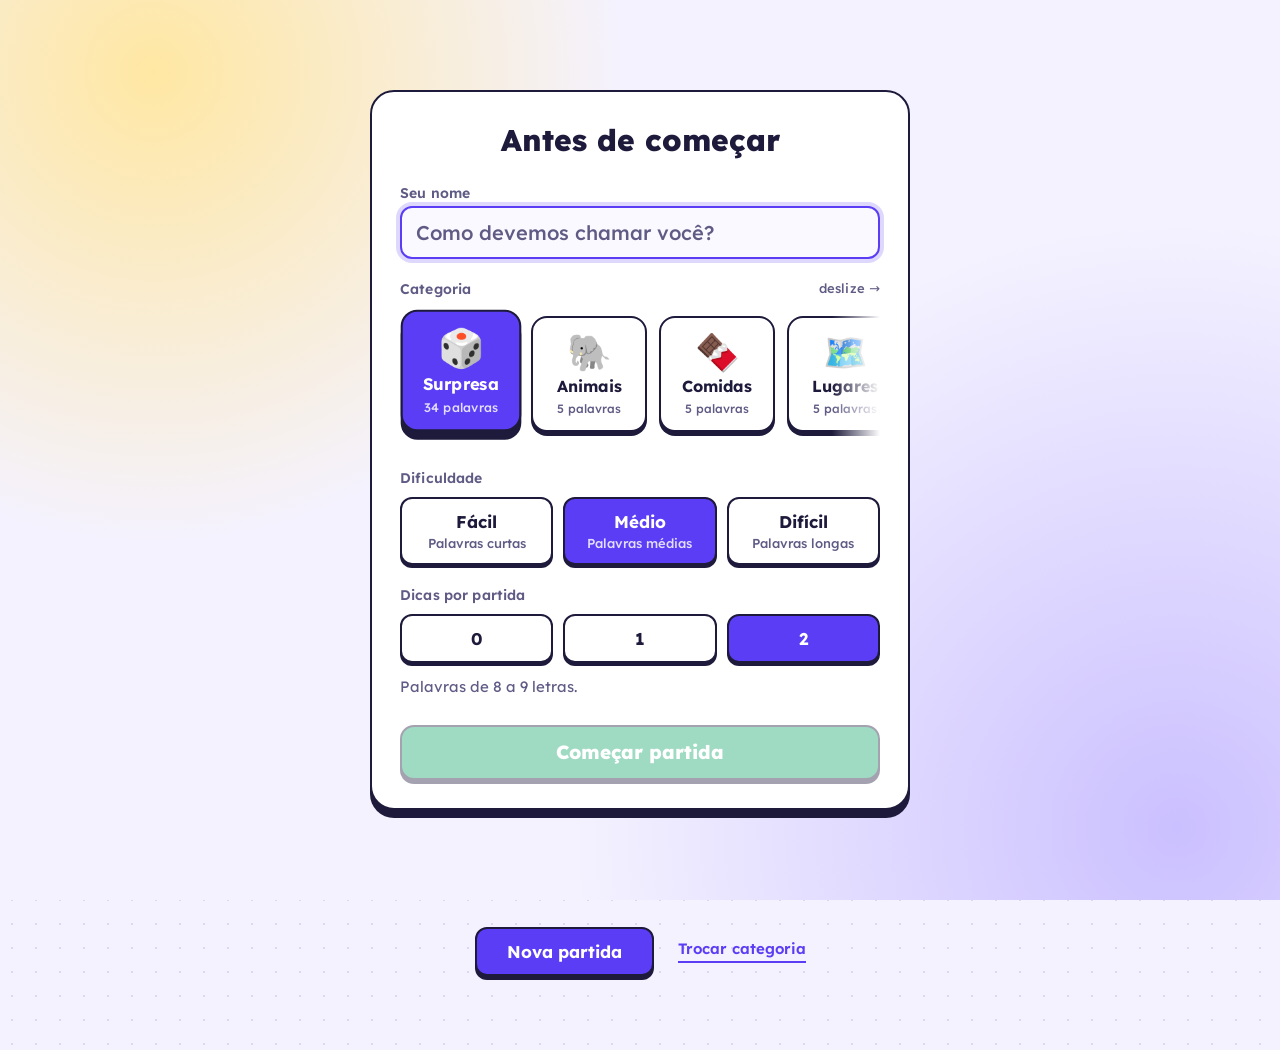
==== index (2).html @ 081d2ac7 "suco" ====
<!DOCTYPE html>
<!-- DOCTYPE: avisa ao navegador que este arquivo usa HTML5 (o padrão atual). -->
<html lang="pt-BR">
<!-- <html>: raiz do documento. lang="pt-BR" informa o idioma (ajuda leitores de tela e tradutores). -->
<head>
  <!-- <head>: informações sobre a página que não aparecem na tela. -->
  <meta charset="UTF-8">
  <!-- Codificação UTF-8: garante que acentos (ç, ã, é) e emojis apareçam corretamente. -->
  <meta name="viewport" content="width=device-width, initial-scale=1">
  <!-- Faz a página se ajustar à largura do celular, em vez de aparecer "miniaturizada". -->
  <title>Forca</title>
  <!-- Título que aparece na aba do navegador. -->
  <link rel="preconnect" href="https://fonts.googleapis.com">
  <link rel="preconnect" href="https://fonts.gstatic.com" crossorigin>
  <link href="https://fonts.googleapis.com/css2?family=Lexend:wght@400;500;600;700;800&display=swap" rel="stylesheet">
  <!-- Fonte Lexend: criada para facilitar a leitura (letras abertas, bem espaçadas). O CSS tem fontes reservas caso não carregue. -->
  <link rel="stylesheet" href="style.css">
  <!-- Conecta o arquivo de estilos (cores, tamanhos, animações). -->
</head>
<body>
  <!-- <body>: tudo o que aparece na tela fica aqui dentro. -->

  <!-- BARRA DA CATEGORIA: fica fixa no topo durante a partida -->
  <div id="topic" class="topic" aria-live="polite">
    <!-- id="topic": o JS encontra este elemento por esse nome. class="topic": o CSS estiliza por ela.
         aria-live="polite": leitores de tela avisam quando o conteúdo mudar, sem interromper a fala atual. -->
    <span class="t-ico" id="tIco"></span>
    <!-- Espaço do emoji da categoria (🐘, 🍫...). O JS preenche. -->
    <div><div class="label">Categoria</div><strong id="tName"></strong></div>
    <!-- Rótulo pequeno "Categoria" + o nome da categoria em destaque (<strong>). O JS preenche o nome. -->
    <div class="t-side" id="lives" aria-label="Vidas restantes"></div>
    <!-- Lado direito da barra: aqui o JS desenha os corações (vidas). aria-label dá um nome acessível. -->
  </div>

  <main>
    <!-- <main>: conteúdo principal da página (um só por página). -->
    <header>
      <!-- Cabeçalho do jogo. -->
      <h1>Forca</h1>
      <!-- Título principal. -->
      <p class="sub">Uma palavra. Seis chances.</p>
      <!-- Subtítulo em itálico. -->
      <p class="player" id="player"></p>
      <!-- Mostra "Nome · Dificuldade" do jogador depois que a partida começa (o JS preenche). -->
    </header>

    <div id="setup" class="setup" role="dialog" aria-modal="true" aria-labelledby="setupTitle">
      <!-- Tela de configuração que cobre tudo até o jogador começar.
           role="dialog" + aria-modal="true": dizem aos leitores de tela que é uma janela modal.
           aria-labelledby: aponta qual elemento é o título da janela (o h2 abaixo). -->
      <div class="setup-box">
        <!-- Caixa central com largura limitada. -->
        <h2 id="setupTitle">Antes de começar</h2>
        <!-- Título da janela de configuração. -->

        <label class="label" for="name">Seu nome</label>
        <!-- <label for="name">: associa o texto ao campo de id="name"; clicar no texto foca o campo. -->
        <input id="name" type="text" maxlength="20" autocomplete="off" placeholder="Como devemos chamar você?">
        <!-- Campo de texto. maxlength=20 limita o tamanho; autocomplete="off" desliga sugestões do navegador;
             placeholder é a dica cinza que some ao digitar. -->

        <div class="label">Categoria <span class="scroll-hint">deslize →</span></div>
        <!-- Rótulo da seção + aviso discreto de que dá para rolar para o lado. -->
        <div id="cats" class="rail" role="radiogroup" aria-label="Categoria"></div>
        <!-- Carrossel de categorias (o JS cria os botões). role="radiogroup": grupo de opções onde só uma vale. -->

        <div class="label">Dificuldade</div>
        <!-- Rótulo da seção de dificuldade. -->
        <div id="levels" class="choices" role="radiogroup" aria-label="Dificuldade">
          <!-- Grupo de três botões de dificuldade. -->
          <button type="button" role="radio" data-level="easy"><b>Fácil</b><small>Palavras curtas</small></button>
          <!-- type="button": não envia formulário. role="radio": age como opção de escolha única.
               data-level="easy": atributo personalizado que o JS lê para saber qual nível foi clicado. -->
          <button type="button" role="radio" data-level="medium"><b>Médio</b><small>Palavras médias</small></button>
          <!-- Opção Médio. -->
          <button type="button" role="radio" data-level="hard"><b>Difícil</b><small>Palavras longas</small></button>
          <!-- Opção Difícil. -->
        </div>

        <div class="label">Dicas por partida</div>
        <!-- Rótulo da seção de dicas. -->
        <div id="hintChoices" class="choices" role="radiogroup" aria-label="Quantidade de dicas">
          <!-- Grupo de botões para escolher quantas dicas haverá. -->
          <button type="button" role="radio" data-n="0">0</button>
          <!-- data-n guarda o número de dicas: 0. -->
          <button type="button" role="radio" data-n="1">1</button>
          <!-- 1 dica. -->
          <button type="button" role="radio" data-n="2">2</button>
          <!-- 2 dicas. -->
        </div>
        <p class="note" id="setupNote"></p>
        <!-- Nota explicativa da dificuldade escolhida (ex.: "Palavras de até 7 letras."). O JS preenche. -->

        <button id="startBtn" type="button" class="start">Começar partida</button>
        <!-- Botão que fecha a configuração e inicia o jogo. -->
      </div>
    </div>

    <section class="board">
      <!-- <section>: o tabuleiro do jogo, com duas colunas (desenho à esquerda, informações à direita). -->
      <div class="stage" role="img" aria-label="Desenho da forca">
        <!-- Palco do desenho. role="img" + aria-label: leitores de tela tratam como uma imagem descrita. -->
        <div class="frame base"></div><div class="frame pole"></div>
        <!-- Estrutura fixa: base (chão) e poste vertical. Cada peça é uma <div> posicionada pelo CSS. -->
        <div class="frame beam"></div><div class="frame rope"></div>
        <!-- Estrutura fixa: viga horizontal e corda. -->
        <div class="part head"></div><div class="part body"></div>
        <!-- Partes do boneco: cabeça e corpo. Começam invisíveis; aparecem a cada erro. -->
        <div class="part arm l"></div><div class="part arm r"></div>
        <!-- Braços esquerdo (l) e direito (r). Duas classes na mesma peça: "arm" (comum) e "l"/"r" (lado). -->
        <div class="part leg l"></div><div class="part leg r"></div>
        <!-- Pernas esquerda e direita. A ordem aqui é a ordem em que aparecem a cada erro. -->
      </div>

      <div class="info">
        <!-- Coluna da direita: palavra, letras usadas, erros e dicas. -->
        <div>
          <div class="label">Palavra</div>
          <!-- Rótulo "Palavra". -->
          <div id="word" aria-live="polite"></div>
          <!-- Aqui o JS desenha as lacunas/letras. aria-live avisa leitores de tela sobre mudanças. -->
        </div>
        <div class="meta">
          <!-- Linha com duas informações lado a lado. -->
          <div><div class="label">Letras usadas</div><div id="used"></div></div>
          <!-- Lista das letras já tentadas (acertos e erros). -->
          <div class="right"><div class="label">Erros</div><div id="counter">0 / 6</div></div>
          <!-- Contador de erros, alinhado à direita (class="right"). -->
        </div>
        <div class="hints">
          <!-- Bloco de dicas. -->
          <div class="label">Dicas</div>
          <!-- Rótulo "Dicas". -->
          <ol id="hintList"></ol>
          <!-- <ol>: lista numerada onde o JS insere as dicas reveladas. -->
          <button id="hintBtn" type="button" class="link">Pedir dica</button>
          <!-- Botão para revelar a próxima dica (parece um link sublinhado graças ao CSS). -->
        </div>
      </div>
    </section>

    <p id="msg" role="status" aria-live="assertive"></p>
    <p id="hook" aria-live="polite"></p>
    <!-- Frase de incentivo ao fim da rodada ("Falta 1 vitória para 3 seguidas!"). O JS preenche. -->
    <!-- Mensagens do jogo ("A letra A está na palavra", "Vitória!"...).
         role="status" e aria-live="assertive": leitores de tela leem imediatamente. -->
    <div class="streaks">
      <!-- Dois cartões: a corrente de letras certas (da partida) e as estrelas de rodadas ganhas (da sessão). -->
      <div id="chainBox" class="streak-card">
        <div id="chainLabel" class="streak-label">Letras certas seguidas</div>
        <div id="chain" class="chain" aria-hidden="true"></div>
        <!-- O JS cria uma bolha por letra acertada em sequência. -->
      </div>
      <div id="trophyBox" class="streak-card">
        <div id="trophyLabel" class="streak-label">Rodadas ganhas seguidas: 0</div>
        <div id="trophies" class="trophies" aria-hidden="true"></div>
        <!-- O JS carimba uma estrela por vitória seguida. -->
      </div>
    </div>
    <div id="kb" aria-label="Teclado virtual"></div>
    <!-- Teclado virtual: o JS cria um botão para cada letra de A a Z. -->

    <footer>
      <!-- Rodapé com os botões de ação e as estatísticas. -->
      <button id="new" type="button">Nova partida</button>
      <!-- Sorteia outra palavra mantendo as configurações. -->
      <button id="change" type="button" class="link">Trocar categoria</button>
      <!-- Reabre a tela de configuração. -->
      <p id="stats"></p>
      <!-- Placar: vitórias, derrotas, sequência e recorde (o JS preenche). -->
    </footer>
  </main>

  <div id="confetti" aria-hidden="true"></div>
  <div id="vignette" aria-hidden="true"></div>
  <!-- Brilho vermelho nas bordas da tela a cada erro. -->
  <div id="toast" aria-hidden="true"></div>
  <!-- Aviso grande de marcos (3, 5, 10 vitórias seguidas). -->
  <!-- Camada onde o JS joga os confetes da vitória. aria-hidden="true": leitores de tela ignoram (é só decoração). -->
  <script src="script.js"></script>
  <!-- Carrega o JavaScript por último, para que todos os elementos acima já existam quando o código rodar. -->
</body>
</html>
---- style.css ----
/* ==========================================================
   1. VARIÁVEIS (design tokens)
   Cores, fonte e sombras definidas uma única vez.
   ========================================================== */
:root{
  --bg:#f4f2ff;        /* fundo lavanda bem claro */
  --card:#ffffff;      /* superfície dos cartões */
  --ink:#1d1a3b;       /* texto e contornos: índigo quase preto */
  --muted:#5f5b85;     /* texto secundário (contraste bom sobre o fundo) */
  --line:#d6d1f0;      /* linhas e bordas suaves */
  --brand:#5b3df5;     /* roxo: seleção e destaque */
  --good:#12a56b;      /* acerto */
  --bad:#e5384f;       /* erro */
  --gold:#ffb703;      /* estrelas e sequência alta */
  --font:"Lexend","Atkinson Hyperlegible","Segoe UI",Verdana,system-ui,sans-serif; /* Lexend foi desenhada para leitura fácil; o resto é reserva */
  --pop:cubic-bezier(.2,1.7,.4,1);   /* curva "elástica": passa do ponto e volta, dá o efeito de pulo */
  --solid:0 4px 0 var(--ink);        /* sombra sólida que faz as peças parecerem físicas */
}

*{box-sizing:border-box}

body{
  margin:0;min-height:100vh;
  background:var(--bg);
  background-image:radial-gradient(#dcd7f5 1.4px,transparent 1.4px); /* pontinhos discretos, como papel de jogo */
  background-size:24px 24px;
  color:var(--ink);
  font-family:var(--font);
  font-size:18px;line-height:1.55;     /* texto maior e com entrelinha confortável */
  -webkit-font-smoothing:antialiased;
}

main{max-width:800px;margin:0 auto;padding:32px 20px 56px}

/* ==========================================================
   2. CABEÇALHO E RÓTULOS
   ========================================================== */
header{text-align:center;margin-bottom:26px}
h1{
  font-weight:800;font-size:clamp(40px,8vw,56px);line-height:1;
  letter-spacing:.04em;margin:0 0 10px;text-transform:uppercase;
  text-shadow:0 4px 0 #fff,0 7px 0 var(--line);   /* leve relevo: título "estampado" */
}
.sub{margin:0;color:var(--muted);font-size:18px}
.player{margin:12px 0 0;font-size:16px;font-weight:600}

/* Rótulos agora em minúsculas e com peso: muito mais fáceis de ler que CAIXA ALTA espaçada */
.label{font:600 14px/1.2 var(--font);color:var(--muted);margin-bottom:10px;letter-spacing:.01em}

/* ==========================================================
   3. TABULEIRO
   ========================================================== */
.board{
  display:grid;grid-template-columns:240px 1fr;gap:36px;
  padding:30px;background:var(--card);
  border:2.5px solid var(--ink);border-radius:24px;box-shadow:0 7px 0 var(--ink);
}
@media(max-width:640px){
  .board{grid-template-columns:1fr;gap:24px;padding:22px 18px}
  .stage{margin:0 auto}
}

/* ==========================================================
   4. DESENHO DA FORCA (linhas mais grossas e arredondadas)
   ========================================================== */
.stage{position:relative;width:220px;height:260px}
.stage div{position:absolute;background:var(--ink);border-radius:4px;transition:background .4s}
.base{left:20px;bottom:0;width:160px;height:5px}
.pole{left:60px;bottom:0;width:5px;height:250px}
.beam{left:60px;top:10px;width:112px;height:5px}
.rope{left:168px;top:10px;width:3px;height:28px}

/* Perto do fim (1 vida), a estrutura fica vermelha */
.stage.danger .frame{background:var(--bad)}

.part{opacity:0}
.part.show{opacity:1;animation:partIn .5s var(--pop)}   /* cada parte do boneco "pula" para dentro */
@keyframes partIn{from{opacity:0;scale:.2}to{opacity:1;scale:1}}

.head{
  left:150px;top:38px;width:40px;height:40px;
  border:4px solid var(--bad);border-radius:50%;
  background:transparent!important;
}
.body,.arm,.leg{background:var(--bad)!important;width:4px;transform-origin:top center}
.body{left:168px;top:78px;height:70px}
.arm{top:92px;height:44px}
.arm.l{left:168px;transform:rotate(50deg)}
.arm.r{left:168px;transform:rotate(-50deg)}
.leg{top:148px;height:52px}
.leg.l{left:168px;transform:rotate(28deg)}
.leg.r{left:168px;transform:rotate(-28deg)}

/* ==========================================================
   5. COLUNA DE INFORMAÇÕES
   ========================================================== */
.info{display:flex;flex-direction:column;gap:26px;min-width:0}

/* Palavra: cada letra é uma peça de tabuleiro */
#word{display:flex;flex-wrap:wrap;gap:10px 7px;min-height:58px}
.cell{
  display:inline-grid;place-items:center;
  min-width:40px;height:56px;padding:0 4px;
  background:var(--card);
  border:2.5px solid var(--ink);border-radius:12px;box-shadow:0 4px 0 var(--ink);
  font:700 30px/1 var(--font);text-transform:uppercase;
}
.cell:empty{background:#e9e6fb;border-color:#b9b2e6;box-shadow:inset 0 4px 0 #d3cdf3}  /* casa vazia parece "afundada" */
.cell.gap{border:0;background:none;box-shadow:none;min-width:18px}                      /* hífen: sem peça */
.cell.reveal{color:var(--bad);background:#ffecef}                                        /* letras reveladas na derrota */

/* Letra recém-acertada: cai do alto e quica no lugar, uma depois da outra */
.cell.fresh{animation:drop .6s var(--pop) both;animation-delay:calc(var(--j) * 110ms)}
@keyframes drop{
  0%{transform:translateY(-34px) scale(.5) rotate(-10deg);opacity:0;background:#bff0d8}
  60%{opacity:1}
  100%{transform:none;opacity:1}
}

/* Vitória: ola de letras */
.cell.win{color:var(--good);background:#dcf7ea;animation:pop .7s ease both;animation-delay:calc(var(--i) * 80ms)}
@keyframes pop{0%,100%{transform:translateY(0)}40%{transform:translateY(-16px) scale(1.08)}}

.meta{display:flex;justify-content:space-between;gap:24px}
.right{text-align:right}
#used{font:600 20px/1.6 var(--font);letter-spacing:.14em;min-height:32px;text-transform:uppercase}
#used .hit{color:var(--good)}
#used .miss{color:var(--bad);text-decoration:line-through;text-decoration-thickness:2px}
#counter{font:700 24px/1.4 var(--font)}

.hints ol{margin:0 0 12px;padding-left:22px;font-size:17px;line-height:1.6;color:#33305a}
.hints li{margin-bottom:6px}
.hints li::marker{font-weight:700;color:var(--brand)}

.link{
  background:none;border:0;padding:0 0 3px;cursor:pointer;
  font:600 15px/1.2 var(--font);color:var(--brand);
  border-bottom:2px solid currentColor;transition:color .15s,transform .15s;
}
.link:hover{color:var(--ink)}
.link:active{transform:scale(.96)}
.link:disabled{color:var(--muted);border-color:var(--line);cursor:default;transform:none}

/* ==========================================================
   6. MENSAGENS
   ========================================================== */
#msg{text-align:center;font-weight:500;font-size:18px;min-height:30px;margin:24px 0 16px}
#msg.warn{color:var(--muted)}
#msg.lose{color:var(--bad);font-weight:600;animation:msgIn .4s var(--pop)}
#msg.win{color:var(--good);font-size:24px;font-weight:700;animation:msgIn .6s var(--pop)}
@keyframes msgIn{from{transform:scale(.7);opacity:0}to{transform:none;opacity:1}}

/* incentivo para jogar de novo */
#hook{text-align:center;font-weight:600;font-size:18px;color:var(--brand);margin:-6px 0 18px}
#hook:empty{display:none}
#hook small{display:block;margin-top:4px;font-weight:500;font-size:14px;color:var(--muted)}
#hook.in{animation:msgIn .5s .25s var(--pop) both}
/* botão chama a atenção: respira e balança de leve de tempos em tempos */
#new.urge{animation:urge 1.8s ease-in-out infinite}
@keyframes urge{
  0%,100%{transform:scale(1);box-shadow:0 4px 0 var(--ink),0 0 0 0 rgba(91,61,245,.45)}
  50%{transform:scale(1.07);box-shadow:0 4px 0 var(--ink),0 0 0 12px rgba(91,61,245,0)}
  62%{transform:scale(1.07) rotate(-2deg)}
  74%{transform:scale(1.07) rotate(2deg)}
  86%{transform:scale(1.07) rotate(0)}
}

/* ==========================================================
   7. SEQUÊNCIAS: corrente de letras e estrelas de vitórias
   ========================================================== */
.streaks{display:grid;grid-template-columns:1fr 1fr;gap:14px;max-width:800px;margin:0 auto 22px}
@media(max-width:640px){.streaks{grid-template-columns:1fr}}
.streak-card{
  background:var(--card);border:2.5px solid var(--ink);border-radius:16px;box-shadow:var(--solid);
  padding:12px 14px 14px;transition:background .3s,border-color .3s,box-shadow .3s;
}
.streak-card.bump{animation:bump .45s var(--pop)}
@keyframes bump{0%{transform:scale(1)}40%{transform:scale(1.04)}100%{transform:scale(1)}}
.streak-label{font:600 15px/1.3 var(--font);margin-bottom:10px;transition:color .3s}

/* --- corrente de letras certas --- */
.chain{display:flex;flex-wrap:wrap;gap:6px;min-height:42px;align-items:center}
.chain:empty::before{content:"As letras certas aparecem aqui";color:var(--muted);font-size:14px}
.bub{
  position:relative;width:38px;height:38px;display:grid;place-items:center;border-radius:50%;
  background:var(--good);color:#fff;border:2.5px solid var(--ink);box-shadow:0 3px 0 var(--ink);
  font:700 17px/1 var(--font);
  transition:background .35s,color .35s;
  animation:bubIn .55s var(--pop) both;
}
@keyframes bubIn{from{transform:translateY(14px) scale(0) rotate(-35deg)}to{transform:none}}
/* anel que se expande ao redor da letra mais nova */
.bub.last::after{content:"";position:absolute;inset:-3px;border-radius:50%;border:3px solid var(--good);animation:ring .8s ease-out both}
@keyframes ring{from{transform:scale(1);opacity:1}to{transform:scale(1.9);opacity:0}}

/* a corrente "esquenta" conforme cresce */
#chainBox[data-tier="2"]{border-color:var(--brand);box-shadow:0 4px 0 var(--brand)}
#chainBox[data-tier="2"] .bub{background:var(--brand)}
#chainBox[data-tier="2"] .bub.last::after{border-color:var(--brand)}
#chainBox[data-tier="2"] .streak-label{color:var(--brand)}
#chainBox[data-tier="3"]{background:#fff8e1;box-shadow:0 4px 0 var(--ink),0 0 0 5px #ffb70359}
#chainBox[data-tier="3"] .bub{background:var(--gold);color:var(--ink)}
#chainBox[data-tier="3"] .bub.last::after{border-color:var(--gold)}
#chainBox[data-tier="3"] .streak-label{color:#9a6400}

/* errou: o cartão fica vermelho e as bolhas se espalham */
#chainBox[data-tier="broken"]{border-color:var(--bad);box-shadow:0 4px 0 var(--bad)}
#chainBox[data-tier="broken"] .streak-label{color:var(--bad)}
.bub.break{background:var(--bad)!important;color:#fff!important;animation:shatter .8s ease-in forwards}
@keyframes shatter{
  0%{transform:none;opacity:1}
  25%{transform:scale(1.15) rotate(var(--fr))}
  100%{transform:translate(var(--fx),90px) rotate(var(--fr)) scale(.6);opacity:0}
}

/* vitória: ola das bolhas */
.bub.wave{animation:wave .7s ease both;animation-delay:calc(var(--i) * 70ms)}
.bub.wave::after{display:none}
@keyframes wave{0%,100%{transform:translateY(0)}40%{transform:translateY(-14px) scale(1.2)}}

/* --- estrelas de rodadas ganhas --- */
.trophies{display:flex;flex-wrap:wrap;gap:4px;min-height:42px;align-items:center}
.star{
  position:relative;font-size:32px;line-height:1;color:#e3dffa;   /* casa vazia */
  -webkit-text-stroke:2px var(--line);
}
.star.on{color:var(--gold);-webkit-text-stroke:2px var(--ink);filter:drop-shadow(0 3px 0 var(--ink))}
/* a estrela nova é "carimbada" com um anel de impacto */
.star.stamp{animation:stamp .8s var(--pop) both}
@keyframes stamp{0%{transform:scale(3.2) rotate(-50deg);opacity:0}55%{opacity:1}100%{transform:none}}
.star.stamp::after{
  content:"";position:absolute;left:50%;top:50%;width:14px;height:14px;margin:-7px 0 0 -7px;
  border-radius:50%;border:3px solid var(--gold);animation:burst .8s .25s ease-out both;
}
@keyframes burst{from{transform:scale(1);opacity:1}to{transform:scale(5);opacity:0}}
/* derrota: as estrelas caem, uma depois da outra */
.star.crumble{animation:crumble .8s ease-in forwards;animation-delay:calc(var(--i) * 70ms)}
@keyframes crumble{to{transform:translateY(70px) rotate(70deg);opacity:0;filter:grayscale(1)}}

/* ==========================================================
   8. TECLADO VIRTUAL (teclas que afundam ao clicar)
   ========================================================== */
#kb{display:flex;flex-wrap:wrap;justify-content:center;gap:8px 6px;max-width:600px;margin:0 auto}
#kb button{
  width:46px;height:52px;border-radius:10px;
  background:var(--card);color:var(--ink);
  border:2.5px solid var(--ink);box-shadow:var(--solid);
  font:700 18px var(--font);cursor:pointer;
  transition:transform .08s,box-shadow .08s,background .15s,color .15s;
}
#kb button:not(.hit):not(.miss):hover{transform:translateY(-2px);box-shadow:0 6px 0 var(--ink);background:#efecff}
#kb button:not(.hit):not(.miss):active{transform:translateY(4px);box-shadow:0 0 0 var(--ink)}   /* afunda até o "chão" */
#kb button.hit{background:var(--good);color:#fff;cursor:default;animation:keyHit .5s var(--pop)}
#kb button.miss{background:#eceaf6;color:#9a96b8;border-color:#b9b5d3;box-shadow:0 4px 0 #b9b5d3;text-decoration:line-through;cursor:default;animation:keyMiss .4s}
@keyframes keyHit{0%{transform:translateY(4px) scale(.9)}60%{transform:translateY(-6px) scale(1.12)}100%{transform:none}}
@keyframes keyMiss{20%,60%{transform:translateX(-5px)}40%,80%{transform:translateX(5px)}}
#kb.locked button{opacity:.4;cursor:default;pointer-events:none}

/* ==========================================================
   9. RODAPÉ E ACESSIBILIDADE
   ========================================================== */
footer{display:flex;flex-wrap:wrap;align-items:center;justify-content:center;gap:12px 24px;text-align:center;margin-top:40px}
#new{
  background:var(--brand);color:#fff;border:2.5px solid var(--ink);border-radius:12px;
  padding:14px 30px;font:700 17px/1 var(--font);cursor:pointer;box-shadow:var(--solid);
  transition:transform .08s,box-shadow .08s,background .15s;
}
#new:hover{transform:translateY(-2px);box-shadow:0 6px 0 var(--ink)}
#new:active{transform:translateY(4px);box-shadow:0 0 0 var(--ink)}
#stats{flex-basis:100%;margin:6px 0 0;font:500 15px var(--font);color:var(--muted)}
button:focus-visible{outline:3px solid var(--brand);outline-offset:3px}

/* ==========================================================
   10. COMEMORAÇÃO: confete, vinheta de erro e aviso de marco
   ========================================================== */
#confetti{position:fixed;inset:0;pointer-events:none;overflow:hidden;z-index:30}
.confetto{position:absolute;top:-20px;width:9px;height:16px;border-radius:2px;animation:fall linear forwards}
.confetto.round{width:11px;height:11px;border-radius:50%}
@keyframes fall{
  0%{transform:translate3d(0,0,0) rotate(0);opacity:1}
  85%{opacity:1}
  100%{transform:translate3d(var(--dx),105vh,0) rotate(var(--rot));opacity:0}
}

/* brilho vermelho nas bordas a cada erro */
#vignette{position:fixed;inset:0;pointer-events:none;z-index:25;box-shadow:inset 0 0 140px 30px rgba(229,56,79,0);}
#vignette.hurt{animation:hurt .6s ease-out}
@keyframes hurt{0%{box-shadow:inset 0 0 140px 30px rgba(229,56,79,.55)}100%{box-shadow:inset 0 0 140px 30px rgba(229,56,79,0)}}

/* aviso grande de marco (3, 5, 10 vitórias seguidas) */
#toast{
  position:fixed;left:50%;top:96px;z-index:40;pointer-events:none;
  transform:translateX(-50%) scale(.6);opacity:0;white-space:nowrap;
  background:var(--ink);color:#fff;border:3px solid var(--gold);border-radius:999px;
  padding:14px 28px;font:800 clamp(18px,4.5vw,26px)/1 var(--font);box-shadow:0 8px 0 rgba(29,26,59,.25);
}
#toast.show{animation:toast 2.6s var(--pop) both}
@keyframes toast{
  0%{opacity:0;transform:translateX(-50%) scale(.5) rotate(-6deg)}
  12%{opacity:1;transform:translateX(-50%) scale(1.12) rotate(2deg)}
  20%{transform:translateX(-50%) scale(1) rotate(0)}
  85%{opacity:1;transform:translateX(-50%) scale(1)}
  100%{opacity:0;transform:translateX(-50%) translateY(-24px) scale(.9)}
}

/* ==========================================================
   11. TELA DE CONFIGURAÇÃO
   ========================================================== */
.setup{
  position:fixed;inset:0;z-index:50;display:flex;align-items:center;justify-content:center;padding:24px;overflow:auto;
  background:radial-gradient(circle at 12% 8%,#ffe7a3 0,transparent 34%),radial-gradient(circle at 92% 92%,#cbc0ff 0,transparent 42%),var(--bg);
}
.setup[hidden]{display:none}
.setup-box{
  width:100%;max-width:540px;background:var(--card);padding:30px 28px 28px;
  border:2.5px solid var(--ink);border-radius:24px;box-shadow:0 8px 0 var(--ink);
  animation:boxIn .6s var(--pop) both;
}
@keyframes boxIn{from{transform:translateY(30px) scale(.94);opacity:0}to{transform:none;opacity:1}}
.setup-box h2{font-weight:800;font-size:30px;line-height:1.2;margin:0 0 20px;text-align:center}
.setup-box .label{margin:22px 0 10px}
#name{
  width:100%;padding:12px 14px;font:500 20px var(--font);color:var(--ink);
  background:#faf9ff;border:2.5px solid var(--ink);border-radius:12px;
  transition:box-shadow .15s,border-color .15s;
}
#name:focus{outline:none;border-color:var(--brand);box-shadow:0 0 0 4px #5b3df533}
#name::placeholder{color:var(--muted)}

.choices{display:flex;gap:10px}
.choices button{
  flex:1;padding:12px 8px;background:var(--card);color:var(--ink);
  border:2.5px solid var(--ink);border-radius:12px;box-shadow:0 3px 0 var(--ink);
  font:700 17px var(--font);cursor:pointer;
  display:flex;flex-direction:column;gap:3px;align-items:center;
  transition:transform .08s,box-shadow .08s,background .15s,color .15s;
}
.choices button small{font:500 13px var(--font);color:var(--muted)}
.choices button:hover{transform:translateY(-2px);box-shadow:0 5px 0 var(--ink)}
.choices button:active{transform:translateY(3px);box-shadow:0 0 0 var(--ink)}
.choices button[aria-checked="true"]{background:var(--brand);color:#fff}
.choices button[aria-checked="true"] small{color:#e3ddff}
.note{margin:12px 0 0;color:var(--muted);font-size:15px;min-height:24px}

.start{
  display:block;width:100%;margin-top:26px;padding:16px;
  background:var(--good);color:#fff;border:2.5px solid var(--ink);border-radius:14px;box-shadow:var(--solid);
  font:800 19px/1 var(--font);cursor:pointer;
  transition:transform .08s,box-shadow .08s,opacity .15s;
}
.start:hover{transform:translateY(-2px);box-shadow:0 6px 0 var(--ink)}
.start:active{transform:translateY(4px);box-shadow:0 0 0 var(--ink)}
.start:disabled{opacity:.4;cursor:default;transform:none;box-shadow:var(--solid)}
input:focus-visible{outline:none}

/* ==========================================================
   12. BARRA DA CATEGORIA, VIDAS E CARROSSEL
   ========================================================== */
.topic{
  position:sticky;top:0;z-index:5;display:flex;align-items:center;gap:14px;
  padding:12px 20px;background:var(--ink);color:#fff;
  border-bottom:3px solid var(--brand);box-shadow:0 4px 18px #1d1a3b40;
}
.topic .label{color:#c9c4ee;margin:0 0 3px;font-size:13px}
.topic strong{font:700 22px/1.1 var(--font)}
.t-ico{font-size:34px;line-height:1;display:inline-block}
.topic.flash .t-ico{animation:icoBounce .7s var(--pop)}
@keyframes icoBounce{0%{transform:scale(.3) rotate(-30deg)}100%{transform:none}}
.t-side{margin-left:auto;white-space:nowrap}
.topic.flash{animation:flash .7s}
@keyframes flash{0%{background:var(--brand)}100%{background:var(--ink)}}

#lives i{font-style:normal;font-size:24px;margin-left:3px;display:inline-block;color:#ff6b81;transition:color .3s,transform .3s}
#lives i.off{color:#4a466f;transform:scale(.75)}
#lives i.break{animation:heartBreak .7s ease-out}
@keyframes heartBreak{
  0%{transform:scale(1.5);color:#ff6b81}
  30%{transform:scale(1.7) rotate(-18deg)}
  60%{transform:scale(1.2) rotate(14deg)}
  100%{transform:scale(.75) rotate(0)}
}
/* última vida: o coração restante bate */
#lives.low i:not(.off){animation:heartbeat .8s ease-in-out infinite}
@keyframes heartbeat{0%,100%{transform:scale(1)}30%{transform:scale(1.35)}60%{transform:scale(1.1)}}

.scroll-hint{float:right;font-weight:500;font-size:13px;color:var(--muted)}
.rail{
  display:flex;gap:12px;overflow-x:auto;scroll-snap-type:x mandatory;
  padding:8px 4px 16px;scrollbar-width:thin;
  -webkit-mask-image:linear-gradient(90deg,#000 90%,transparent);mask-image:linear-gradient(90deg,#000 90%,transparent);
}
.rail button{
  flex:0 0 116px;scroll-snap-align:start;padding:14px 8px;
  background:var(--card);color:var(--ink);
  border:2.5px solid var(--ink);border-radius:16px;box-shadow:0 4px 0 var(--ink);
  font:700 16px var(--font);
  display:flex;flex-direction:column;align-items:center;gap:5px;cursor:pointer;
  transition:transform .15s var(--pop),background .15s,box-shadow .15s;
}
.rail .ci{font-size:36px;line-height:1.1;transition:transform .25s var(--pop)}
.rail small{font:500 12px var(--font);color:var(--muted)}
.rail button:hover{transform:translateY(-4px);box-shadow:0 8px 0 var(--ink)}
.rail button:hover .ci{transform:scale(1.2) rotate(-6deg)}
.rail button:active{transform:translateY(3px);box-shadow:0 0 0 var(--ink)}
.rail button[aria-checked="true"]{background:var(--brand);color:#fff;transform:translateY(-4px) scale(1.04);box-shadow:0 8px 0 var(--ink)}
.rail button[aria-checked="true"] small{color:#e3ddff}

/* ==========================================================
   13. FEEDBACK DE JOGADA E RESPONSIVO
   ========================================================== */
.stage.shake{animation:shake .45s}
@keyframes shake{20%,60%{transform:translateX(-9px) rotate(-2deg)}40%,80%{transform:translateX(9px) rotate(2deg)}}

@media(max-width:640px){
  body{font-size:17px}
  #kb{gap:7px 5px}
  #kb button{width:38px;height:48px;font-size:16px}
  .cell{min-width:36px;height:52px;font-size:27px}
  .topic strong{font-size:18px}
  .topic{padding:10px 14px}
}

/* ==========================================================
   14. QUEM PEDIU MENOS MOVIMENTO NO SISTEMA
   ========================================================== */
@media (prefers-reduced-motion:reduce){
  *,*::before,*::after{animation:none!important;transition-duration:.01ms!important;scroll-behavior:auto!important}
  #confetti,#vignette{display:none}
}
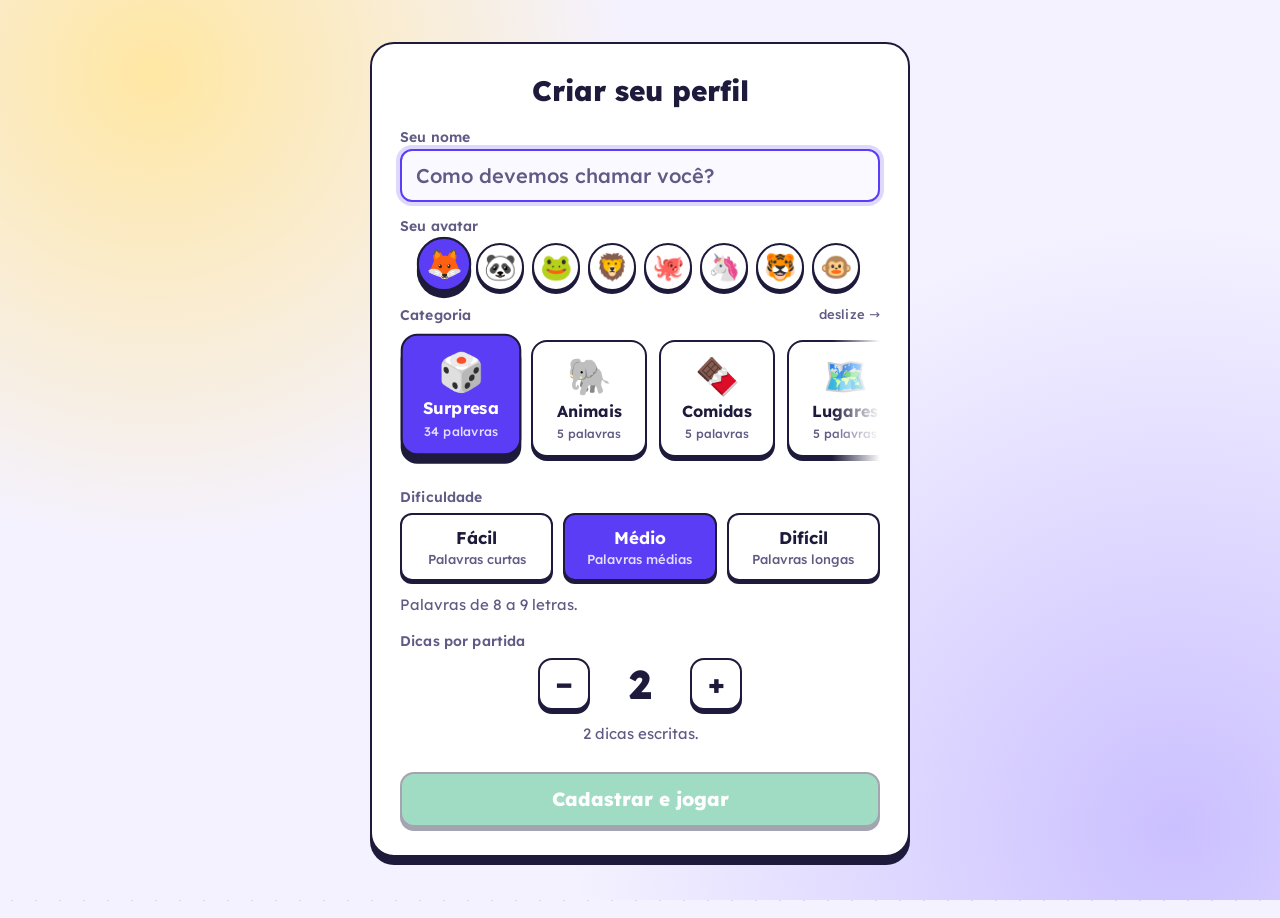
==== commit 954ead94: "suco" ====
--- a/index (2).html
+++ b/index (2).html
@@ -53,11 +53,17 @@
         <h2 id="setupTitle">Antes de começar</h2>
         <!-- Título da janela de configuração. -->
 
+        <p id="welcome" class="welcome" hidden><span id="welcomeText"></span> <button id="forget" type="button" class="link">Não sou eu</button></p>
+        <!-- Aparece só para quem já tem perfil salvo neste aparelho. -->
         <label class="label" for="name">Seu nome</label>
         <!-- <label for="name">: associa o texto ao campo de id="name"; clicar no texto foca o campo. -->
         <input id="name" type="text" maxlength="20" autocomplete="off" placeholder="Como devemos chamar você?">
         <!-- Campo de texto. maxlength=20 limita o tamanho; autocomplete="off" desliga sugestões do navegador;
              placeholder é a dica cinza que some ao digitar. -->
+
+        <div class="label">Seu avatar</div>
+        <div id="avatars" class="avatars" role="radiogroup" aria-label="Avatar"></div>
+        <!-- O JS cria um botão por avatar (emoji). -->
 
         <div class="label">Categoria <span class="scroll-hint">deslize →</span></div>
         <!-- Rótulo da seção + aviso discreto de que dá para rolar para o lado. -->
@@ -77,18 +83,17 @@
           <!-- Opção Difícil. -->
         </div>
 
+        <p class="note" id="setupNote"></p>
+        <!-- Nota explicativa da dificuldade escolhida (ex.: "Palavras de até 7 letras."). O JS preenche. -->
+
         <div class="label">Dicas por partida</div>
-        <!-- Rótulo da seção de dicas. -->
-        <div id="hintChoices" class="choices" role="radiogroup" aria-label="Quantidade de dicas">
-          <!-- Grupo de botões para escolher quantas dicas haverá. -->
-          <button type="button" role="radio" data-n="0">0</button>
-          <!-- data-n guarda o número de dicas: 0. -->
-          <button type="button" role="radio" data-n="1">1</button>
-          <!-- 1 dica. -->
-          <button type="button" role="radio" data-n="2">2</button>
-          <!-- 2 dicas. -->
+        <div class="stepper">
+          <button id="hintMinus" type="button" aria-label="Menos dicas">−</button>
+          <output id="hintCount" aria-live="polite">2</output>
+          <button id="hintPlus" type="button" aria-label="Mais dicas">+</button>
         </div>
-        <p class="note" id="setupNote"></p>
+        <!-- Contador de dicas (0 a 5): − e + mudam o número. As 2 primeiras dicas são escritas; as extras revelam uma letra. -->
+        <p class="note" id="hintNote"></p>
         <!-- Nota explicativa da dificuldade escolhida (ex.: "Palavras de até 7 letras."). O JS preenche. -->
 
         <button id="startBtn" type="button" class="start">Começar partida</button>
@@ -180,4 +185,4 @@
   <script src="script.js"></script>
   <!-- Carrega o JavaScript por último, para que todos os elementos acima já existam quando o código rodar. -->
 </body>
-</html>
+</html>
--- a/style.css
+++ b/style.css
@@ -2,428 +2,462 @@
    1. VARIÁVEIS (design tokens)
    Cores, fonte e sombras definidas uma única vez.
    ========================================================== */
-:root{
-  --bg:#f4f2ff;        /* fundo lavanda bem claro */
-  --card:#ffffff;      /* superfície dos cartões */
-  --ink:#1d1a3b;       /* texto e contornos: índigo quase preto */
-  --muted:#5f5b85;     /* texto secundário (contraste bom sobre o fundo) */
-  --line:#d6d1f0;      /* linhas e bordas suaves */
-  --brand:#5b3df5;     /* roxo: seleção e destaque */
-  --good:#12a56b;      /* acerto */
-  --bad:#e5384f;       /* erro */
-  --gold:#ffb703;      /* estrelas e sequência alta */
-  --font:"Lexend","Atkinson Hyperlegible","Segoe UI",Verdana,system-ui,sans-serif; /* Lexend foi desenhada para leitura fácil; o resto é reserva */
-  --pop:cubic-bezier(.2,1.7,.4,1);   /* curva "elástica": passa do ponto e volta, dá o efeito de pulo */
-  --solid:0 4px 0 var(--ink);        /* sombra sólida que faz as peças parecerem físicas */
-}
-
-*{box-sizing:border-box}
-
-body{
-  margin:0;min-height:100vh;
-  background:var(--bg);
-  background-image:radial-gradient(#dcd7f5 1.4px,transparent 1.4px); /* pontinhos discretos, como papel de jogo */
-  background-size:24px 24px;
-  color:var(--ink);
-  font-family:var(--font);
-  font-size:18px;line-height:1.55;     /* texto maior e com entrelinha confortável */
-  -webkit-font-smoothing:antialiased;
-}
-
-main{max-width:800px;margin:0 auto;padding:32px 20px 56px}
-
-/* ==========================================================
-   2. CABEÇALHO E RÓTULOS
-   ========================================================== */
-header{text-align:center;margin-bottom:26px}
-h1{
-  font-weight:800;font-size:clamp(40px,8vw,56px);line-height:1;
-  letter-spacing:.04em;margin:0 0 10px;text-transform:uppercase;
-  text-shadow:0 4px 0 #fff,0 7px 0 var(--line);   /* leve relevo: título "estampado" */
-}
-.sub{margin:0;color:var(--muted);font-size:18px}
-.player{margin:12px 0 0;font-size:16px;font-weight:600}
-
-/* Rótulos agora em minúsculas e com peso: muito mais fáceis de ler que CAIXA ALTA espaçada */
-.label{font:600 14px/1.2 var(--font);color:var(--muted);margin-bottom:10px;letter-spacing:.01em}
-
-/* ==========================================================
-   3. TABULEIRO
-   ========================================================== */
-.board{
-  display:grid;grid-template-columns:240px 1fr;gap:36px;
-  padding:30px;background:var(--card);
-  border:2.5px solid var(--ink);border-radius:24px;box-shadow:0 7px 0 var(--ink);
-}
-@media(max-width:640px){
-  .board{grid-template-columns:1fr;gap:24px;padding:22px 18px}
-  .stage{margin:0 auto}
-}
-
-/* ==========================================================
-   4. DESENHO DA FORCA (linhas mais grossas e arredondadas)
-   ========================================================== */
-.stage{position:relative;width:220px;height:260px}
-.stage div{position:absolute;background:var(--ink);border-radius:4px;transition:background .4s}
-.base{left:20px;bottom:0;width:160px;height:5px}
-.pole{left:60px;bottom:0;width:5px;height:250px}
-.beam{left:60px;top:10px;width:112px;height:5px}
-.rope{left:168px;top:10px;width:3px;height:28px}
-
-/* Perto do fim (1 vida), a estrutura fica vermelha */
-.stage.danger .frame{background:var(--bad)}
-
-.part{opacity:0}
-.part.show{opacity:1;animation:partIn .5s var(--pop)}   /* cada parte do boneco "pula" para dentro */
-@keyframes partIn{from{opacity:0;scale:.2}to{opacity:1;scale:1}}
-
-.head{
-  left:150px;top:38px;width:40px;height:40px;
-  border:4px solid var(--bad);border-radius:50%;
-  background:transparent!important;
-}
-.body,.arm,.leg{background:var(--bad)!important;width:4px;transform-origin:top center}
-.body{left:168px;top:78px;height:70px}
-.arm{top:92px;height:44px}
-.arm.l{left:168px;transform:rotate(50deg)}
-.arm.r{left:168px;transform:rotate(-50deg)}
-.leg{top:148px;height:52px}
-.leg.l{left:168px;transform:rotate(28deg)}
-.leg.r{left:168px;transform:rotate(-28deg)}
-
-/* ==========================================================
-   5. COLUNA DE INFORMAÇÕES
-   ========================================================== */
-.info{display:flex;flex-direction:column;gap:26px;min-width:0}
-
-/* Palavra: cada letra é uma peça de tabuleiro */
-#word{display:flex;flex-wrap:wrap;gap:10px 7px;min-height:58px}
-.cell{
-  display:inline-grid;place-items:center;
-  min-width:40px;height:56px;padding:0 4px;
-  background:var(--card);
-  border:2.5px solid var(--ink);border-radius:12px;box-shadow:0 4px 0 var(--ink);
-  font:700 30px/1 var(--font);text-transform:uppercase;
-}
-.cell:empty{background:#e9e6fb;border-color:#b9b2e6;box-shadow:inset 0 4px 0 #d3cdf3}  /* casa vazia parece "afundada" */
-.cell.gap{border:0;background:none;box-shadow:none;min-width:18px}                      /* hífen: sem peça */
-.cell.reveal{color:var(--bad);background:#ffecef}                                        /* letras reveladas na derrota */
-
-/* Letra recém-acertada: cai do alto e quica no lugar, uma depois da outra */
-.cell.fresh{animation:drop .6s var(--pop) both;animation-delay:calc(var(--j) * 110ms)}
-@keyframes drop{
-  0%{transform:translateY(-34px) scale(.5) rotate(-10deg);opacity:0;background:#bff0d8}
-  60%{opacity:1}
-  100%{transform:none;opacity:1}
-}
-
-/* Vitória: ola de letras */
-.cell.win{color:var(--good);background:#dcf7ea;animation:pop .7s ease both;animation-delay:calc(var(--i) * 80ms)}
-@keyframes pop{0%,100%{transform:translateY(0)}40%{transform:translateY(-16px) scale(1.08)}}
-
-.meta{display:flex;justify-content:space-between;gap:24px}
-.right{text-align:right}
-#used{font:600 20px/1.6 var(--font);letter-spacing:.14em;min-height:32px;text-transform:uppercase}
-#used .hit{color:var(--good)}
-#used .miss{color:var(--bad);text-decoration:line-through;text-decoration-thickness:2px}
-#counter{font:700 24px/1.4 var(--font)}
-
-.hints ol{margin:0 0 12px;padding-left:22px;font-size:17px;line-height:1.6;color:#33305a}
-.hints li{margin-bottom:6px}
-.hints li::marker{font-weight:700;color:var(--brand)}
-
-.link{
-  background:none;border:0;padding:0 0 3px;cursor:pointer;
-  font:600 15px/1.2 var(--font);color:var(--brand);
-  border-bottom:2px solid currentColor;transition:color .15s,transform .15s;
-}
-.link:hover{color:var(--ink)}
-.link:active{transform:scale(.96)}
-.link:disabled{color:var(--muted);border-color:var(--line);cursor:default;transform:none}
-
-/* ==========================================================
-   6. MENSAGENS
-   ========================================================== */
-#msg{text-align:center;font-weight:500;font-size:18px;min-height:30px;margin:24px 0 16px}
-#msg.warn{color:var(--muted)}
-#msg.lose{color:var(--bad);font-weight:600;animation:msgIn .4s var(--pop)}
-#msg.win{color:var(--good);font-size:24px;font-weight:700;animation:msgIn .6s var(--pop)}
-@keyframes msgIn{from{transform:scale(.7);opacity:0}to{transform:none;opacity:1}}
-
-/* incentivo para jogar de novo */
-#hook{text-align:center;font-weight:600;font-size:18px;color:var(--brand);margin:-6px 0 18px}
-#hook:empty{display:none}
-#hook small{display:block;margin-top:4px;font-weight:500;font-size:14px;color:var(--muted)}
-#hook.in{animation:msgIn .5s .25s var(--pop) both}
-/* botão chama a atenção: respira e balança de leve de tempos em tempos */
-#new.urge{animation:urge 1.8s ease-in-out infinite}
-@keyframes urge{
-  0%,100%{transform:scale(1);box-shadow:0 4px 0 var(--ink),0 0 0 0 rgba(91,61,245,.45)}
-  50%{transform:scale(1.07);box-shadow:0 4px 0 var(--ink),0 0 0 12px rgba(91,61,245,0)}
-  62%{transform:scale(1.07) rotate(-2deg)}
-  74%{transform:scale(1.07) rotate(2deg)}
-  86%{transform:scale(1.07) rotate(0)}
-}
-
-/* ==========================================================
-   7. SEQUÊNCIAS: corrente de letras e estrelas de vitórias
-   ========================================================== */
-.streaks{display:grid;grid-template-columns:1fr 1fr;gap:14px;max-width:800px;margin:0 auto 22px}
-@media(max-width:640px){.streaks{grid-template-columns:1fr}}
-.streak-card{
-  background:var(--card);border:2.5px solid var(--ink);border-radius:16px;box-shadow:var(--solid);
-  padding:12px 14px 14px;transition:background .3s,border-color .3s,box-shadow .3s;
-}
-.streak-card.bump{animation:bump .45s var(--pop)}
-@keyframes bump{0%{transform:scale(1)}40%{transform:scale(1.04)}100%{transform:scale(1)}}
-.streak-label{font:600 15px/1.3 var(--font);margin-bottom:10px;transition:color .3s}
-
-/* --- corrente de letras certas --- */
-.chain{display:flex;flex-wrap:wrap;gap:6px;min-height:42px;align-items:center}
-.chain:empty::before{content:"As letras certas aparecem aqui";color:var(--muted);font-size:14px}
-.bub{
-  position:relative;width:38px;height:38px;display:grid;place-items:center;border-radius:50%;
-  background:var(--good);color:#fff;border:2.5px solid var(--ink);box-shadow:0 3px 0 var(--ink);
-  font:700 17px/1 var(--font);
-  transition:background .35s,color .35s;
-  animation:bubIn .55s var(--pop) both;
-}
-@keyframes bubIn{from{transform:translateY(14px) scale(0) rotate(-35deg)}to{transform:none}}
-/* anel que se expande ao redor da letra mais nova */
-.bub.last::after{content:"";position:absolute;inset:-3px;border-radius:50%;border:3px solid var(--good);animation:ring .8s ease-out both}
-@keyframes ring{from{transform:scale(1);opacity:1}to{transform:scale(1.9);opacity:0}}
-
-/* a corrente "esquenta" conforme cresce */
-#chainBox[data-tier="2"]{border-color:var(--brand);box-shadow:0 4px 0 var(--brand)}
-#chainBox[data-tier="2"] .bub{background:var(--brand)}
-#chainBox[data-tier="2"] .bub.last::after{border-color:var(--brand)}
-#chainBox[data-tier="2"] .streak-label{color:var(--brand)}
-#chainBox[data-tier="3"]{background:#fff8e1;box-shadow:0 4px 0 var(--ink),0 0 0 5px #ffb70359}
-#chainBox[data-tier="3"] .bub{background:var(--gold);color:var(--ink)}
-#chainBox[data-tier="3"] .bub.last::after{border-color:var(--gold)}
-#chainBox[data-tier="3"] .streak-label{color:#9a6400}
-
-/* errou: o cartão fica vermelho e as bolhas se espalham */
-#chainBox[data-tier="broken"]{border-color:var(--bad);box-shadow:0 4px 0 var(--bad)}
-#chainBox[data-tier="broken"] .streak-label{color:var(--bad)}
-.bub.break{background:var(--bad)!important;color:#fff!important;animation:shatter .8s ease-in forwards}
-@keyframes shatter{
-  0%{transform:none;opacity:1}
-  25%{transform:scale(1.15) rotate(var(--fr))}
-  100%{transform:translate(var(--fx),90px) rotate(var(--fr)) scale(.6);opacity:0}
-}
-
-/* vitória: ola das bolhas */
-.bub.wave{animation:wave .7s ease both;animation-delay:calc(var(--i) * 70ms)}
-.bub.wave::after{display:none}
-@keyframes wave{0%,100%{transform:translateY(0)}40%{transform:translateY(-14px) scale(1.2)}}
-
-/* --- estrelas de rodadas ganhas --- */
-.trophies{display:flex;flex-wrap:wrap;gap:4px;min-height:42px;align-items:center}
-.star{
-  position:relative;font-size:32px;line-height:1;color:#e3dffa;   /* casa vazia */
-  -webkit-text-stroke:2px var(--line);
-}
-.star.on{color:var(--gold);-webkit-text-stroke:2px var(--ink);filter:drop-shadow(0 3px 0 var(--ink))}
-/* a estrela nova é "carimbada" com um anel de impacto */
-.star.stamp{animation:stamp .8s var(--pop) both}
-@keyframes stamp{0%{transform:scale(3.2) rotate(-50deg);opacity:0}55%{opacity:1}100%{transform:none}}
-.star.stamp::after{
-  content:"";position:absolute;left:50%;top:50%;width:14px;height:14px;margin:-7px 0 0 -7px;
-  border-radius:50%;border:3px solid var(--gold);animation:burst .8s .25s ease-out both;
-}
-@keyframes burst{from{transform:scale(1);opacity:1}to{transform:scale(5);opacity:0}}
-/* derrota: as estrelas caem, uma depois da outra */
-.star.crumble{animation:crumble .8s ease-in forwards;animation-delay:calc(var(--i) * 70ms)}
-@keyframes crumble{to{transform:translateY(70px) rotate(70deg);opacity:0;filter:grayscale(1)}}
-
-/* ==========================================================
-   8. TECLADO VIRTUAL (teclas que afundam ao clicar)
-   ========================================================== */
-#kb{display:flex;flex-wrap:wrap;justify-content:center;gap:8px 6px;max-width:600px;margin:0 auto}
-#kb button{
-  width:46px;height:52px;border-radius:10px;
-  background:var(--card);color:var(--ink);
-  border:2.5px solid var(--ink);box-shadow:var(--solid);
-  font:700 18px var(--font);cursor:pointer;
-  transition:transform .08s,box-shadow .08s,background .15s,color .15s;
-}
-#kb button:not(.hit):not(.miss):hover{transform:translateY(-2px);box-shadow:0 6px 0 var(--ink);background:#efecff}
-#kb button:not(.hit):not(.miss):active{transform:translateY(4px);box-shadow:0 0 0 var(--ink)}   /* afunda até o "chão" */
-#kb button.hit{background:var(--good);color:#fff;cursor:default;animation:keyHit .5s var(--pop)}
-#kb button.miss{background:#eceaf6;color:#9a96b8;border-color:#b9b5d3;box-shadow:0 4px 0 #b9b5d3;text-decoration:line-through;cursor:default;animation:keyMiss .4s}
-@keyframes keyHit{0%{transform:translateY(4px) scale(.9)}60%{transform:translateY(-6px) scale(1.12)}100%{transform:none}}
-@keyframes keyMiss{20%,60%{transform:translateX(-5px)}40%,80%{transform:translateX(5px)}}
-#kb.locked button{opacity:.4;cursor:default;pointer-events:none}
-
-/* ==========================================================
-   9. RODAPÉ E ACESSIBILIDADE
-   ========================================================== */
-footer{display:flex;flex-wrap:wrap;align-items:center;justify-content:center;gap:12px 24px;text-align:center;margin-top:40px}
-#new{
-  background:var(--brand);color:#fff;border:2.5px solid var(--ink);border-radius:12px;
-  padding:14px 30px;font:700 17px/1 var(--font);cursor:pointer;box-shadow:var(--solid);
-  transition:transform .08s,box-shadow .08s,background .15s;
-}
-#new:hover{transform:translateY(-2px);box-shadow:0 6px 0 var(--ink)}
-#new:active{transform:translateY(4px);box-shadow:0 0 0 var(--ink)}
-#stats{flex-basis:100%;margin:6px 0 0;font:500 15px var(--font);color:var(--muted)}
-button:focus-visible{outline:3px solid var(--brand);outline-offset:3px}
-
-/* ==========================================================
-   10. COMEMORAÇÃO: confete, vinheta de erro e aviso de marco
-   ========================================================== */
-#confetti{position:fixed;inset:0;pointer-events:none;overflow:hidden;z-index:30}
-.confetto{position:absolute;top:-20px;width:9px;height:16px;border-radius:2px;animation:fall linear forwards}
-.confetto.round{width:11px;height:11px;border-radius:50%}
-@keyframes fall{
-  0%{transform:translate3d(0,0,0) rotate(0);opacity:1}
-  85%{opacity:1}
-  100%{transform:translate3d(var(--dx),105vh,0) rotate(var(--rot));opacity:0}
-}
-
-/* brilho vermelho nas bordas a cada erro */
-#vignette{position:fixed;inset:0;pointer-events:none;z-index:25;box-shadow:inset 0 0 140px 30px rgba(229,56,79,0);}
-#vignette.hurt{animation:hurt .6s ease-out}
-@keyframes hurt{0%{box-shadow:inset 0 0 140px 30px rgba(229,56,79,.55)}100%{box-shadow:inset 0 0 140px 30px rgba(229,56,79,0)}}
-
-/* aviso grande de marco (3, 5, 10 vitórias seguidas) */
-#toast{
-  position:fixed;left:50%;top:96px;z-index:40;pointer-events:none;
-  transform:translateX(-50%) scale(.6);opacity:0;white-space:nowrap;
-  background:var(--ink);color:#fff;border:3px solid var(--gold);border-radius:999px;
-  padding:14px 28px;font:800 clamp(18px,4.5vw,26px)/1 var(--font);box-shadow:0 8px 0 rgba(29,26,59,.25);
-}
-#toast.show{animation:toast 2.6s var(--pop) both}
-@keyframes toast{
-  0%{opacity:0;transform:translateX(-50%) scale(.5) rotate(-6deg)}
-  12%{opacity:1;transform:translateX(-50%) scale(1.12) rotate(2deg)}
-  20%{transform:translateX(-50%) scale(1) rotate(0)}
-  85%{opacity:1;transform:translateX(-50%) scale(1)}
-  100%{opacity:0;transform:translateX(-50%) translateY(-24px) scale(.9)}
-}
-
-/* ==========================================================
-   11. TELA DE CONFIGURAÇÃO
-   ========================================================== */
-.setup{
-  position:fixed;inset:0;z-index:50;display:flex;align-items:center;justify-content:center;padding:24px;overflow:auto;
-  background:radial-gradient(circle at 12% 8%,#ffe7a3 0,transparent 34%),radial-gradient(circle at 92% 92%,#cbc0ff 0,transparent 42%),var(--bg);
-}
-.setup[hidden]{display:none}
-.setup-box{
-  width:100%;max-width:540px;background:var(--card);padding:30px 28px 28px;
-  border:2.5px solid var(--ink);border-radius:24px;box-shadow:0 8px 0 var(--ink);
-  animation:boxIn .6s var(--pop) both;
-}
-@keyframes boxIn{from{transform:translateY(30px) scale(.94);opacity:0}to{transform:none;opacity:1}}
-.setup-box h2{font-weight:800;font-size:30px;line-height:1.2;margin:0 0 20px;text-align:center}
-.setup-box .label{margin:22px 0 10px}
-#name{
-  width:100%;padding:12px 14px;font:500 20px var(--font);color:var(--ink);
-  background:#faf9ff;border:2.5px solid var(--ink);border-radius:12px;
-  transition:box-shadow .15s,border-color .15s;
-}
-#name:focus{outline:none;border-color:var(--brand);box-shadow:0 0 0 4px #5b3df533}
-#name::placeholder{color:var(--muted)}
-
-.choices{display:flex;gap:10px}
-.choices button{
-  flex:1;padding:12px 8px;background:var(--card);color:var(--ink);
-  border:2.5px solid var(--ink);border-radius:12px;box-shadow:0 3px 0 var(--ink);
-  font:700 17px var(--font);cursor:pointer;
-  display:flex;flex-direction:column;gap:3px;align-items:center;
-  transition:transform .08s,box-shadow .08s,background .15s,color .15s;
-}
-.choices button small{font:500 13px var(--font);color:var(--muted)}
-.choices button:hover{transform:translateY(-2px);box-shadow:0 5px 0 var(--ink)}
-.choices button:active{transform:translateY(3px);box-shadow:0 0 0 var(--ink)}
-.choices button[aria-checked="true"]{background:var(--brand);color:#fff}
-.choices button[aria-checked="true"] small{color:#e3ddff}
-.note{margin:12px 0 0;color:var(--muted);font-size:15px;min-height:24px}
-
-.start{
-  display:block;width:100%;margin-top:26px;padding:16px;
-  background:var(--good);color:#fff;border:2.5px solid var(--ink);border-radius:14px;box-shadow:var(--solid);
-  font:800 19px/1 var(--font);cursor:pointer;
-  transition:transform .08s,box-shadow .08s,opacity .15s;
-}
-.start:hover{transform:translateY(-2px);box-shadow:0 6px 0 var(--ink)}
-.start:active{transform:translateY(4px);box-shadow:0 0 0 var(--ink)}
-.start:disabled{opacity:.4;cursor:default;transform:none;box-shadow:var(--solid)}
-input:focus-visible{outline:none}
-
-/* ==========================================================
-   12. BARRA DA CATEGORIA, VIDAS E CARROSSEL
-   ========================================================== */
-.topic{
-  position:sticky;top:0;z-index:5;display:flex;align-items:center;gap:14px;
-  padding:12px 20px;background:var(--ink);color:#fff;
-  border-bottom:3px solid var(--brand);box-shadow:0 4px 18px #1d1a3b40;
-}
-.topic .label{color:#c9c4ee;margin:0 0 3px;font-size:13px}
-.topic strong{font:700 22px/1.1 var(--font)}
-.t-ico{font-size:34px;line-height:1;display:inline-block}
-.topic.flash .t-ico{animation:icoBounce .7s var(--pop)}
-@keyframes icoBounce{0%{transform:scale(.3) rotate(-30deg)}100%{transform:none}}
-.t-side{margin-left:auto;white-space:nowrap}
-.topic.flash{animation:flash .7s}
-@keyframes flash{0%{background:var(--brand)}100%{background:var(--ink)}}
-
-#lives i{font-style:normal;font-size:24px;margin-left:3px;display:inline-block;color:#ff6b81;transition:color .3s,transform .3s}
-#lives i.off{color:#4a466f;transform:scale(.75)}
-#lives i.break{animation:heartBreak .7s ease-out}
-@keyframes heartBreak{
-  0%{transform:scale(1.5);color:#ff6b81}
-  30%{transform:scale(1.7) rotate(-18deg)}
-  60%{transform:scale(1.2) rotate(14deg)}
-  100%{transform:scale(.75) rotate(0)}
-}
-/* última vida: o coração restante bate */
-#lives.low i:not(.off){animation:heartbeat .8s ease-in-out infinite}
-@keyframes heartbeat{0%,100%{transform:scale(1)}30%{transform:scale(1.35)}60%{transform:scale(1.1)}}
-
-.scroll-hint{float:right;font-weight:500;font-size:13px;color:var(--muted)}
-.rail{
-  display:flex;gap:12px;overflow-x:auto;scroll-snap-type:x mandatory;
-  padding:8px 4px 16px;scrollbar-width:thin;
-  -webkit-mask-image:linear-gradient(90deg,#000 90%,transparent);mask-image:linear-gradient(90deg,#000 90%,transparent);
-}
-.rail button{
-  flex:0 0 116px;scroll-snap-align:start;padding:14px 8px;
-  background:var(--card);color:var(--ink);
-  border:2.5px solid var(--ink);border-radius:16px;box-shadow:0 4px 0 var(--ink);
-  font:700 16px var(--font);
-  display:flex;flex-direction:column;align-items:center;gap:5px;cursor:pointer;
-  transition:transform .15s var(--pop),background .15s,box-shadow .15s;
-}
-.rail .ci{font-size:36px;line-height:1.1;transition:transform .25s var(--pop)}
-.rail small{font:500 12px var(--font);color:var(--muted)}
-.rail button:hover{transform:translateY(-4px);box-shadow:0 8px 0 var(--ink)}
-.rail button:hover .ci{transform:scale(1.2) rotate(-6deg)}
-.rail button:active{transform:translateY(3px);box-shadow:0 0 0 var(--ink)}
-.rail button[aria-checked="true"]{background:var(--brand);color:#fff;transform:translateY(-4px) scale(1.04);box-shadow:0 8px 0 var(--ink)}
-.rail button[aria-checked="true"] small{color:#e3ddff}
-
-/* ==========================================================
-   13. FEEDBACK DE JOGADA E RESPONSIVO
-   ========================================================== */
-.stage.shake{animation:shake .45s}
-@keyframes shake{20%,60%{transform:translateX(-9px) rotate(-2deg)}40%,80%{transform:translateX(9px) rotate(2deg)}}
-
-@media(max-width:640px){
-  body{font-size:17px}
-  #kb{gap:7px 5px}
-  #kb button{width:38px;height:48px;font-size:16px}
-  .cell{min-width:36px;height:52px;font-size:27px}
-  .topic strong{font-size:18px}
-  .topic{padding:10px 14px}
-}
-
-/* ==========================================================
-   14. QUEM PEDIU MENOS MOVIMENTO NO SISTEMA
-   ========================================================== */
-@media (prefers-reduced-motion:reduce){
-  *,*::before,*::after{animation:none!important;transition-duration:.01ms!important;scroll-behavior:auto!important}
-  #confetti,#vignette{display:none}
-}
+   :root{
+    --bg:#f4f2ff;        /* fundo lavanda bem claro */
+    --card:#ffffff;      /* superfície dos cartões */
+    --ink:#1d1a3b;       /* texto e contornos: índigo quase preto */
+    --muted:#5f5b85;     /* texto secundário (contraste bom sobre o fundo) */
+    --line:#d6d1f0;      /* linhas e bordas suaves */
+    --brand:#5b3df5;     /* roxo: seleção e destaque */
+    --good:#12a56b;      /* acerto */
+    --bad:#e5384f;       /* erro */
+    --gold:#ffb703;      /* estrelas e sequência alta */
+    --font:"Lexend","Atkinson Hyperlegible","Segoe UI",Verdana,system-ui,sans-serif; /* Lexend foi desenhada para leitura fácil; o resto é reserva */
+    --pop:cubic-bezier(.2,1.7,.4,1);   /* curva "elástica": passa do ponto e volta, dá o efeito de pulo */
+    --solid:0 4px 0 var(--ink);        /* sombra sólida que faz as peças parecerem físicas */
+  }
+  
+  *{box-sizing:border-box}
+  
+  html{overflow:hidden}                                   /* sem barra de rolagem: a partida se ajusta à janela (veja fit() no JS) */
+  html.scrolls{overflow-y:auto;scrollbar-width:none}      /* último recurso em telas minúsculas: rola, mas sem mostrar a barra */
+  html.scrolls::-webkit-scrollbar{display:none}
+  body{
+    margin:0;
+    background:var(--bg);
+    background-image:radial-gradient(#dcd7f5 1.4px,transparent 1.4px); /* pontinhos discretos, como papel de jogo */
+    background-size:24px 24px;
+    color:var(--ink);
+    font-family:var(--font);
+    font-size:18px;line-height:1.55;     /* texto maior e com entrelinha confortável */
+    -webkit-font-smoothing:antialiased;
+  }
+  
+  main{max-width:800px;margin:0 auto;padding:14px 20px 16px}
+  
+  /* ==========================================================
+     2. CABEÇALHO E RÓTULOS
+     ========================================================== */
+  header{text-align:center;margin-bottom:14px}
+  h1{
+    font-weight:800;font-size:clamp(32px,7vw,44px);line-height:1;
+    letter-spacing:.04em;margin:0 0 6px;text-transform:uppercase;
+    text-shadow:0 3px 0 #fff,0 5px 0 var(--line);   /* leve relevo: título "estampado" */
+  }
+  .sub{margin:0;color:var(--muted);font-size:15px}
+  .player{margin:6px 0 0;font-size:15px;font-weight:600}
+  
+  /* Rótulos agora em minúsculas e com peso: muito mais fáceis de ler que CAIXA ALTA espaçada */
+  .label{font:600 14px/1.2 var(--font);color:var(--muted);margin-bottom:10px;letter-spacing:.01em}
+  
+  /* ==========================================================
+     3. TABULEIRO
+     ========================================================== */
+  .board{
+    display:grid;grid-template-columns:240px 1fr;gap:30px;
+    padding:22px 26px;background:var(--card);
+    border:2.5px solid var(--ink);border-radius:24px;box-shadow:0 7px 0 var(--ink);
+  }
+  @media(max-width:640px){
+    .board{grid-template-columns:1fr;gap:24px;padding:22px 18px}
+    .stage{margin:0 auto}
+  }
+  
+  /* ==========================================================
+     4. DESENHO DA FORCA (linhas mais grossas e arredondadas)
+     ========================================================== */
+  .stage{position:relative;width:220px;height:260px}
+  .stage div{position:absolute;background:var(--ink);border-radius:4px;transition:background .4s}
+  .base{left:20px;bottom:0;width:160px;height:5px}
+  .pole{left:60px;bottom:0;width:5px;height:250px}
+  .beam{left:60px;top:10px;width:112px;height:5px}
+  .rope{left:168px;top:10px;width:3px;height:28px}
+  
+  /* Perto do fim (1 vida), a estrutura fica vermelha */
+  .stage.danger .frame{background:var(--bad)}
+  
+  .part{opacity:0}
+  .part.show{opacity:1;animation:partIn .5s var(--pop)}   /* cada parte do boneco "pula" para dentro */
+  @keyframes partIn{from{opacity:0;scale:.2}to{opacity:1;scale:1}}
+  
+  .head{
+    left:150px;top:38px;width:40px;height:40px;
+    border:4px solid var(--bad);border-radius:50%;
+    background:transparent!important;
+  }
+  .body,.arm,.leg{background:var(--bad)!important;width:4px;transform-origin:top center}
+  .body{left:168px;top:78px;height:70px}
+  .arm{top:92px;height:44px}
+  .arm.l{left:168px;transform:rotate(50deg)}
+  .arm.r{left:168px;transform:rotate(-50deg)}
+  .leg{top:148px;height:52px}
+  .leg.l{left:168px;transform:rotate(28deg)}
+  .leg.r{left:168px;transform:rotate(-28deg)}
+  
+  /* ==========================================================
+     5. COLUNA DE INFORMAÇÕES
+     ========================================================== */
+  .info{display:flex;flex-direction:column;gap:18px;min-width:0}
+  
+  /* Palavra: cada letra é uma peça de tabuleiro */
+  #word{display:flex;flex-wrap:wrap;gap:10px 7px;min-height:58px}
+  .cell{
+    display:inline-grid;place-items:center;
+    min-width:40px;height:56px;padding:0 4px;
+    background:var(--card);
+    border:2.5px solid var(--ink);border-radius:12px;box-shadow:0 4px 0 var(--ink);
+    font:700 30px/1 var(--font);text-transform:uppercase;
+  }
+  .cell:empty{background:#e9e6fb;border-color:#b9b2e6;box-shadow:inset 0 4px 0 #d3cdf3}  /* casa vazia parece "afundada" */
+  .cell.gap{border:0;background:none;box-shadow:none;min-width:18px}                      /* hífen: sem peça */
+  .cell.reveal{color:var(--bad);background:#ffecef}                                        /* letras reveladas na derrota */
+  
+  /* Letra recém-acertada: cai do alto e quica no lugar, uma depois da outra */
+  .cell.fresh{animation:drop .6s var(--pop) both;animation-delay:calc(var(--j) * 110ms)}
+  @keyframes drop{
+    0%{transform:translateY(-34px) scale(.5) rotate(-10deg);opacity:0;background:#bff0d8}
+    60%{opacity:1}
+    100%{transform:none;opacity:1}
+  }
+  
+  /* Vitória: ola de letras */
+  .cell.win{color:var(--good);background:#dcf7ea;animation:pop .7s ease both;animation-delay:calc(var(--i) * 80ms)}
+  @keyframes pop{0%,100%{transform:translateY(0)}40%{transform:translateY(-16px) scale(1.08)}}
+  
+  .meta{display:flex;justify-content:space-between;gap:24px}
+  .right{text-align:right}
+  #used{font:600 20px/1.6 var(--font);letter-spacing:.14em;min-height:32px;text-transform:uppercase}
+  #used .hit{color:var(--good)}
+  #used .miss{color:var(--bad);text-decoration:line-through;text-decoration-thickness:2px}
+  #counter{font:700 24px/1.4 var(--font)}
+  
+  .hints ol{margin:0 0 8px;padding-left:22px;font-size:16px;line-height:1.45;color:#33305a}
+  .hints li{margin-bottom:4px}
+  .hints li::marker{font-weight:700;color:var(--brand)}
+  
+  .link{
+    background:none;border:0;padding:0 0 3px;cursor:pointer;
+    font:600 15px/1.2 var(--font);color:var(--brand);
+    border-bottom:2px solid currentColor;transition:color .15s,transform .15s;
+  }
+  .link:hover{color:var(--ink)}
+  .link:active{transform:scale(.96)}
+  .link:disabled{color:var(--muted);border-color:var(--line);cursor:default;transform:none}
+  
+  /* ==========================================================
+     6. MENSAGENS
+     ========================================================== */
+  #msg{text-align:center;font-weight:500;font-size:18px;min-height:30px;margin:14px 0 4px}
+  #msg.warn{color:var(--muted)}
+  #msg.lose{color:var(--bad);font-weight:600;animation:msgIn .4s var(--pop)}
+  #msg.win{color:var(--good);font-size:24px;font-weight:700;animation:msgIn .6s var(--pop)}
+  @keyframes msgIn{from{transform:scale(.7);opacity:0}to{transform:none;opacity:1}}
+  
+  /* incentivo para jogar de novo */
+  #hook{text-align:center;font-weight:600;font-size:17px;line-height:1.3;color:var(--brand);margin:0 0 10px;min-height:48px}  /* espaço reservado: o layout não pula ao aparecer o incentivo */
+  #hook small{display:block;margin-top:4px;font-weight:500;font-size:14px;color:var(--muted)}
+  #hook.in{animation:msgIn .5s .25s var(--pop) both}
+  /* botão chama a atenção: respira e balança de leve de tempos em tempos */
+  #new.urge{animation:urge 1.8s ease-in-out infinite}
+  @keyframes urge{
+    0%,100%{transform:scale(1);box-shadow:0 4px 0 var(--ink),0 0 0 0 rgba(91,61,245,.45)}
+    50%{transform:scale(1.07);box-shadow:0 4px 0 var(--ink),0 0 0 12px rgba(91,61,245,0)}
+    62%{transform:scale(1.07) rotate(-2deg)}
+    74%{transform:scale(1.07) rotate(2deg)}
+    86%{transform:scale(1.07) rotate(0)}
+  }
+  
+  /* ==========================================================
+     7. SEQUÊNCIAS: corrente de letras e estrelas de vitórias
+     ========================================================== */
+  .streaks{display:grid;grid-template-columns:1fr 1fr;gap:14px;max-width:800px;margin:0 auto 14px}
+  @media(max-width:640px){.streaks{grid-template-columns:1fr}}
+  .streak-card{
+    background:var(--card);border:2.5px solid var(--ink);border-radius:16px;box-shadow:var(--solid);
+    padding:9px 12px 10px;transition:background .3s,border-color .3s,box-shadow .3s;
+  }
+  .streak-card.bump{animation:bump .45s var(--pop)}
+  @keyframes bump{0%{transform:scale(1)}40%{transform:scale(1.04)}100%{transform:scale(1)}}
+  .streak-label{font:600 15px/1.3 var(--font);margin-bottom:6px;transition:color .3s}
+  
+  /* --- corrente de letras certas --- */
+  .chain{display:flex;flex-wrap:nowrap;gap:6px;min-height:48px;padding:3px 0 6px;align-items:center}  /* uma linha só: a altura nunca muda */
+  .chain:empty::before{content:"As letras certas aparecem aqui";color:var(--muted);font-size:14px}
+  .bub{
+    position:relative;flex:0 0 auto;width:38px;height:38px;display:grid;place-items:center;border-radius:50%;
+    background:var(--good);color:#fff;border:2.5px solid var(--ink);box-shadow:0 3px 0 var(--ink);
+    font:700 17px/1 var(--font);
+    transition:background .35s,color .35s;
+    animation:bubIn .55s var(--pop) both;
+  }
+  @keyframes bubIn{from{transform:translateY(14px) scale(0) rotate(-35deg)}to{transform:none}}
+  /* anel que se expande ao redor da letra mais nova */
+  .bub.last::after{content:"";position:absolute;inset:-3px;border-radius:50%;border:3px solid var(--good);animation:ring .8s ease-out both}
+  @keyframes ring{from{transform:scale(1);opacity:1}to{transform:scale(1.9);opacity:0}}
+  
+  /* a corrente "esquenta" conforme cresce */
+  #chainBox[data-tier="2"]{border-color:var(--brand);box-shadow:0 4px 0 var(--brand)}
+  #chainBox[data-tier="2"] .bub{background:var(--brand)}
+  #chainBox[data-tier="2"] .bub.last::after{border-color:var(--brand)}
+  #chainBox[data-tier="2"] .streak-label{color:var(--brand)}
+  #chainBox[data-tier="3"]{background:#fff8e1;box-shadow:0 4px 0 var(--ink),0 0 0 5px #ffb70359}
+  #chainBox[data-tier="3"] .bub{background:var(--gold);color:var(--ink)}
+  #chainBox[data-tier="3"] .bub.last::after{border-color:var(--gold)}
+  #chainBox[data-tier="3"] .streak-label{color:#9a6400}
+  
+  /* errou: o cartão fica vermelho e as bolhas se espalham */
+  #chainBox[data-tier="broken"]{border-color:var(--bad);box-shadow:0 4px 0 var(--bad)}
+  #chainBox[data-tier="broken"] .streak-label{color:var(--bad)}
+  .bub.break{background:var(--bad)!important;color:#fff!important;animation:shatter .8s ease-in forwards}
+  @keyframes shatter{
+    0%{transform:none;opacity:1}
+    25%{transform:scale(1.15) rotate(var(--fr))}
+    100%{transform:translate(var(--fx),90px) rotate(var(--fr)) scale(.6);opacity:0}
+  }
+  
+  /* vitória: ola das bolhas */
+  .bub.wave{animation:wave .7s ease both;animation-delay:calc(var(--i) * 70ms)}
+  .bub.wave::after{display:none}
+  @keyframes wave{0%,100%{transform:translateY(0)}40%{transform:translateY(-14px) scale(1.2)}}
+  
+  /* --- estrelas de rodadas ganhas --- */
+  .trophies{display:flex;flex-wrap:wrap;gap:4px;min-height:48px;align-items:center}
+  .star{
+    position:relative;font-size:32px;line-height:1;color:#e3dffa;   /* casa vazia */
+    -webkit-text-stroke:2px var(--line);
+  }
+  .star.on{color:var(--gold);-webkit-text-stroke:2px var(--ink);filter:drop-shadow(0 3px 0 var(--ink))}
+  /* a estrela nova é "carimbada" com um anel de impacto */
+  .star.stamp{animation:stamp .8s var(--pop) both}
+  @keyframes stamp{0%{transform:scale(3.2) rotate(-50deg);opacity:0}55%{opacity:1}100%{transform:none}}
+  .star.stamp::after{
+    content:"";position:absolute;left:50%;top:50%;width:14px;height:14px;margin:-7px 0 0 -7px;
+    border-radius:50%;border:3px solid var(--gold);animation:burst .8s .25s ease-out both;
+  }
+  @keyframes burst{from{transform:scale(1);opacity:1}to{transform:scale(5);opacity:0}}
+  /* derrota: as estrelas caem, uma depois da outra */
+  .star.crumble{animation:crumble .8s ease-in forwards;animation-delay:calc(var(--i) * 70ms)}
+  @keyframes crumble{to{transform:translateY(70px) rotate(70deg);opacity:0;filter:grayscale(1)}}
+  
+  /* ==========================================================
+     8. TECLADO VIRTUAL (teclas que afundam ao clicar)
+     ========================================================== */
+  #kb{display:flex;flex-wrap:wrap;justify-content:center;gap:7px 6px;max-width:600px;margin:0 auto}
+  #kb button{
+    width:44px;height:48px;border-radius:10px;
+    background:var(--card);color:var(--ink);
+    border:2.5px solid var(--ink);box-shadow:var(--solid);
+    font:700 18px var(--font);cursor:pointer;
+    transition:transform .08s,box-shadow .08s,background .15s,color .15s;
+  }
+  #kb button:not(.hit):not(.miss):hover{transform:translateY(-2px);box-shadow:0 6px 0 var(--ink);background:#efecff}
+  #kb button:not(.hit):not(.miss):active{transform:translateY(4px);box-shadow:0 0 0 var(--ink)}   /* afunda até o "chão" */
+  #kb button.hit{background:var(--good);color:#fff;cursor:default;animation:keyHit .5s var(--pop)}
+  #kb button.miss{background:#eceaf6;color:#9a96b8;border-color:#b9b5d3;box-shadow:0 4px 0 #b9b5d3;text-decoration:line-through;cursor:default;animation:keyMiss .4s}
+  @keyframes keyHit{0%{transform:translateY(4px) scale(.9)}60%{transform:translateY(-6px) scale(1.12)}100%{transform:none}}
+  @keyframes keyMiss{20%,60%{transform:translateX(-5px)}40%,80%{transform:translateX(5px)}}
+  #kb.locked button{opacity:.4;cursor:default;pointer-events:none}
+  
+  /* ==========================================================
+     9. RODAPÉ E ACESSIBILIDADE
+     ========================================================== */
+  footer{display:flex;flex-wrap:wrap;align-items:center;justify-content:center;gap:12px 24px;text-align:center;margin-top:16px}
+  #new{
+    background:var(--brand);color:#fff;border:2.5px solid var(--ink);border-radius:12px;
+    padding:12px 28px;font:700 17px/1 var(--font);cursor:pointer;box-shadow:var(--solid);
+    transition:transform .08s,box-shadow .08s,background .15s;
+  }
+  #new:hover{transform:translateY(-2px);box-shadow:0 6px 0 var(--ink)}
+  #new:active{transform:translateY(4px);box-shadow:0 0 0 var(--ink)}
+  #stats{flex-basis:100%;margin:0;font:500 15px var(--font);color:var(--muted)}
+  button:focus-visible{outline:3px solid var(--brand);outline-offset:3px}
+  
+  /* ==========================================================
+     10. COMEMORAÇÃO: confete, vinheta de erro e aviso de marco
+     ========================================================== */
+  #confetti{position:fixed;inset:0;pointer-events:none;overflow:hidden;z-index:30}
+  .confetto{position:absolute;top:-20px;width:9px;height:16px;border-radius:2px;animation:fall linear forwards}
+  .confetto.round{width:11px;height:11px;border-radius:50%}
+  @keyframes fall{
+    0%{transform:translate3d(0,0,0) rotate(0);opacity:1}
+    85%{opacity:1}
+    100%{transform:translate3d(var(--dx),105vh,0) rotate(var(--rot));opacity:0}
+  }
+  
+  /* brilho vermelho nas bordas a cada erro */
+  #vignette{position:fixed;inset:0;pointer-events:none;z-index:25;box-shadow:inset 0 0 140px 30px rgba(229,56,79,0);}
+  #vignette.hurt{animation:hurt .6s ease-out}
+  @keyframes hurt{0%{box-shadow:inset 0 0 140px 30px rgba(229,56,79,.55)}100%{box-shadow:inset 0 0 140px 30px rgba(229,56,79,0)}}
+  
+  /* aviso grande de marco (3, 5, 10 vitórias seguidas) */
+  #toast{
+    position:fixed;left:50%;top:96px;z-index:40;pointer-events:none;
+    transform:translateX(-50%) scale(.6);opacity:0;white-space:nowrap;
+    background:var(--ink);color:#fff;border:3px solid var(--gold);border-radius:999px;
+    padding:14px 28px;font:800 clamp(18px,4.5vw,26px)/1 var(--font);box-shadow:0 8px 0 rgba(29,26,59,.25);
+  }
+  #toast.show{animation:toast 2.6s var(--pop) both}
+  @keyframes toast{
+    0%{opacity:0;transform:translateX(-50%) scale(.5) rotate(-6deg)}
+    12%{opacity:1;transform:translateX(-50%) scale(1.12) rotate(2deg)}
+    20%{transform:translateX(-50%) scale(1) rotate(0)}
+    85%{opacity:1;transform:translateX(-50%) scale(1)}
+    100%{opacity:0;transform:translateX(-50%) translateY(-24px) scale(.9)}
+  }
+  
+  /* ==========================================================
+     11. TELA DE CONFIGURAÇÃO
+     ========================================================== */
+  .setup{
+    position:fixed;inset:0;z-index:50;display:flex;align-items:center;justify-content:center;padding:24px;overflow:auto;
+    background:radial-gradient(circle at 12% 8%,#ffe7a3 0,transparent 34%),radial-gradient(circle at 92% 92%,#cbc0ff 0,transparent 42%),var(--bg);
+  }
+  .setup[hidden]{display:none}
+  .setup-box{
+    width:100%;max-width:540px;background:var(--card);padding:30px 28px 28px;
+    border:2.5px solid var(--ink);border-radius:24px;box-shadow:0 8px 0 var(--ink);
+    animation:boxIn .6s var(--pop) both;
+  }
+  @keyframes boxIn{from{transform:translateY(30px) scale(.94);opacity:0}to{transform:none;opacity:1}}
+  .setup-box h2{font-weight:800;font-size:28px;line-height:1.2;margin:0 0 14px;text-align:center}
+  .setup-box .label{margin:16px 0 8px}
+  #name{
+    width:100%;padding:12px 14px;font:500 20px var(--font);color:var(--ink);
+    background:#faf9ff;border:2.5px solid var(--ink);border-radius:12px;
+    transition:box-shadow .15s,border-color .15s;
+  }
+  #name:focus{outline:none;border-color:var(--brand);box-shadow:0 0 0 4px #5b3df533}
+  #name::placeholder{color:var(--muted)}
+  
+  .choices{display:flex;gap:10px}
+  .choices button{
+    flex:1;padding:12px 8px;background:var(--card);color:var(--ink);
+    border:2.5px solid var(--ink);border-radius:12px;box-shadow:0 3px 0 var(--ink);
+    font:700 17px var(--font);cursor:pointer;
+    display:flex;flex-direction:column;gap:3px;align-items:center;
+    transition:transform .08s,box-shadow .08s,background .15s,color .15s;
+  }
+  .choices button small{font:500 13px var(--font);color:var(--muted)}
+  .choices button:hover{transform:translateY(-2px);box-shadow:0 5px 0 var(--ink)}
+  .choices button:active{transform:translateY(3px);box-shadow:0 0 0 var(--ink)}
+  .choices button[aria-checked="true"]{background:var(--brand);color:#fff}
+  .choices button[aria-checked="true"] small{color:#e3ddff}
+  .note{margin:12px 0 0;color:var(--muted);font-size:15px;min-height:24px}
+  
+  .start{
+    display:block;width:100%;margin-top:26px;padding:16px;
+    background:var(--good);color:#fff;border:2.5px solid var(--ink);border-radius:14px;box-shadow:var(--solid);
+    font:800 19px/1 var(--font);cursor:pointer;
+    transition:transform .08s,box-shadow .08s,opacity .15s;
+  }
+  .start:hover{transform:translateY(-2px);box-shadow:0 6px 0 var(--ink)}
+  .start:active{transform:translateY(4px);box-shadow:0 0 0 var(--ink)}
+  .start:disabled{opacity:.4;cursor:default;transform:none;box-shadow:var(--solid)}
+  input:focus-visible{outline:none}
+  
+  /* ==========================================================
+     12. BARRA DA CATEGORIA, VIDAS E CARROSSEL
+     ========================================================== */
+  .topic{
+    position:sticky;top:0;z-index:5;display:flex;align-items:center;gap:14px;
+    padding:12px 20px;background:var(--ink);color:#fff;
+    border-bottom:3px solid var(--brand);box-shadow:0 4px 18px #1d1a3b40;
+  }
+  .topic .label{color:#c9c4ee;margin:0 0 3px;font-size:13px}
+  .topic strong{font:700 22px/1.1 var(--font)}
+  .t-ico{font-size:34px;line-height:1;display:inline-block}
+  .topic.flash .t-ico{animation:icoBounce .7s var(--pop)}
+  @keyframes icoBounce{0%{transform:scale(.3) rotate(-30deg)}100%{transform:none}}
+  .t-side{margin-left:auto;white-space:nowrap}
+  .topic.flash{animation:flash .7s}
+  @keyframes flash{0%{background:var(--brand)}100%{background:var(--ink)}}
+  
+  #lives i{font-style:normal;font-size:24px;margin-left:3px;display:inline-block;color:#ff6b81;transition:color .3s,transform .3s}
+  #lives i.off{color:#4a466f;transform:scale(.75)}
+  #lives i.break{animation:heartBreak .7s ease-out}
+  @keyframes heartBreak{
+    0%{transform:scale(1.5);color:#ff6b81}
+    30%{transform:scale(1.7) rotate(-18deg)}
+    60%{transform:scale(1.2) rotate(14deg)}
+    100%{transform:scale(.75) rotate(0)}
+  }
+  /* última vida: o coração restante bate */
+  #lives.low i:not(.off){animation:heartbeat .8s ease-in-out infinite}
+  @keyframes heartbeat{0%,100%{transform:scale(1)}30%{transform:scale(1.35)}60%{transform:scale(1.1)}}
+  
+  .scroll-hint{float:right;font-weight:500;font-size:13px;color:var(--muted)}
+  .rail{
+    display:flex;gap:12px;overflow-x:auto;scroll-snap-type:x mandatory;
+    padding:8px 4px 16px;scrollbar-width:thin;
+    -webkit-mask-image:linear-gradient(90deg,#000 90%,transparent);mask-image:linear-gradient(90deg,#000 90%,transparent);
+  }
+  .rail button{
+    flex:0 0 116px;scroll-snap-align:start;padding:14px 8px;
+    background:var(--card);color:var(--ink);
+    border:2.5px solid var(--ink);border-radius:16px;box-shadow:0 4px 0 var(--ink);
+    font:700 16px var(--font);
+    display:flex;flex-direction:column;align-items:center;gap:5px;cursor:pointer;
+    transition:transform .15s var(--pop),background .15s,box-shadow .15s;
+  }
+  .rail .ci{font-size:36px;line-height:1.1;transition:transform .25s var(--pop)}
+  .rail small{font:500 12px var(--font);color:var(--muted)}
+  .rail button:hover{transform:translateY(-4px);box-shadow:0 8px 0 var(--ink)}
+  .rail button:hover .ci{transform:scale(1.2) rotate(-6deg)}
+  .rail button:active{transform:translateY(3px);box-shadow:0 0 0 var(--ink)}
+  .rail button[aria-checked="true"]{background:var(--brand);color:#fff;transform:translateY(-4px) scale(1.04);box-shadow:0 8px 0 var(--ink)}
+  .rail button[aria-checked="true"] small{color:#e3ddff}
+  
+  /* ==========================================================
+     13. FEEDBACK DE JOGADA E RESPONSIVO
+     ========================================================== */
+  .stage.shake{animation:shake .45s}
+  @keyframes shake{20%,60%{transform:translateX(-9px) rotate(-2deg)}40%,80%{transform:translateX(9px) rotate(2deg)}}
+  
+  @media(max-width:640px){
+    body{font-size:17px}
+    .stage{zoom:.62}
+    .bub{width:32px;height:32px;font-size:15px}
+    .chain{gap:4px}
+    #kb{gap:7px 5px}
+    #kb button{width:38px;height:48px;font-size:16px}
+    .cell{min-width:36px;height:52px;font-size:27px}
+    .topic strong{font-size:18px}
+    .topic{padding:10px 14px}
+  }
+  
+  /* ==========================================================
+     13b. CADASTRO: perfil, avatares e contador de dicas
+     ========================================================== */
+  .welcome{margin:0 0 4px;padding:10px 14px;background:#efecff;border:2px solid var(--line);border-radius:12px;font-size:15px;text-align:center}
+  .welcome[hidden]{display:none}
+  .welcome .link{margin-left:6px;font-size:14px}
+  .avatars{display:flex;flex-wrap:wrap;gap:8px;justify-content:center}
+  .avatars button{
+    width:48px;height:48px;font-size:26px;line-height:1;padding:0;cursor:pointer;
+    background:var(--card);border:2.5px solid var(--ink);border-radius:50%;box-shadow:0 3px 0 var(--ink);
+    transition:transform .18s var(--pop),background .15s,box-shadow .15s;
+  }
+  .avatars button:hover{transform:translateY(-3px) scale(1.08)}
+  .avatars button:active{transform:translateY(3px);box-shadow:0 0 0 var(--ink)}
+  .avatars button[aria-checked="true"]{background:var(--brand);transform:translateY(-3px) scale(1.14);box-shadow:0 6px 0 var(--ink)}
+  .stepper{display:flex;align-items:center;justify-content:center;gap:18px}
+  .stepper button{
+    width:52px;height:52px;padding:0;border-radius:14px;cursor:pointer;
+    font:800 28px/1 var(--font);background:var(--card);color:var(--ink);
+    border:2.5px solid var(--ink);box-shadow:0 4px 0 var(--ink);
+    transition:transform .08s,box-shadow .08s,opacity .15s;
+  }
+  .stepper button:hover:not(:disabled){transform:translateY(-2px);box-shadow:0 6px 0 var(--ink)}
+  .stepper button:active:not(:disabled){transform:translateY(4px);box-shadow:0 0 0 var(--ink)}
+  .stepper button:disabled{opacity:.3;cursor:default}
+  .stepper output{min-width:64px;text-align:center;font:800 40px/1 var(--font)}
+  .stepper output.bump{animation:bump .35s var(--pop)}
+  #hintNote{text-align:center}
+  
+  /* ==========================================================
+     14. QUEM PEDIU MENOS MOVIMENTO NO SISTEMA
+     ========================================================== */
+  @media (prefers-reduced-motion:reduce){
+    *,*::before,*::after{animation:none!important;transition-duration:.01ms!important;scroll-behavior:auto!important}
+    #confetti,#vignette{display:none}
+  }
